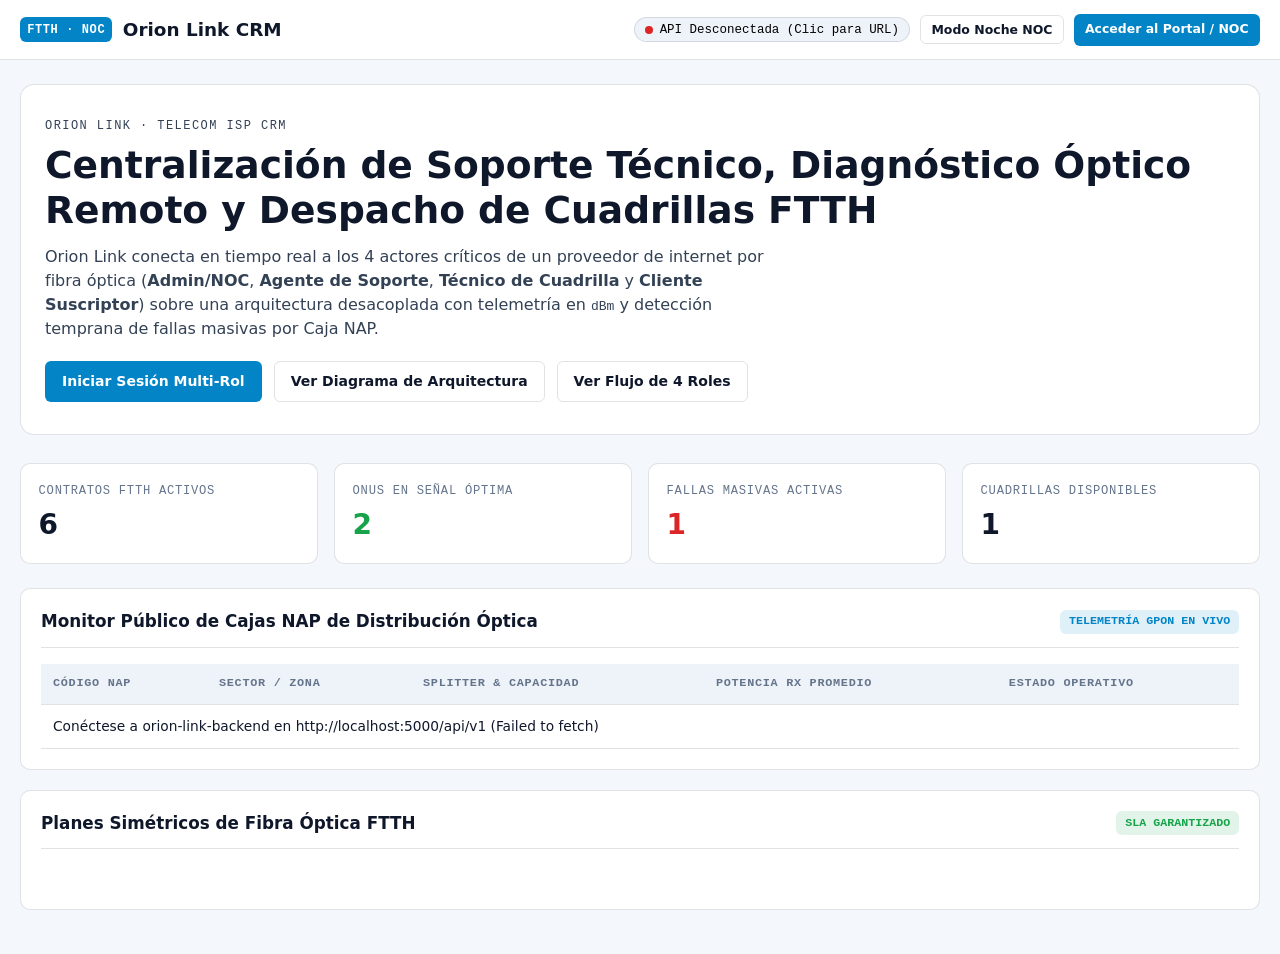
==== index.html @ 448783f8 "feat(landing-html): build semantic HTML5 landing page with live FTTH network monitor" ====
<!DOCTYPE html>
<html lang="es">
<head>
  <meta charset="UTF-8">
  <meta name="viewport" content="width=device-width, initial-scale=1.0">
  <title>Orion Link — Sistema CRM de Soporte Técnico y Operaciones ISP (FTTH)</title>
  <link rel="stylesheet" href="./css/styles.css">
</head>
<body>
  <header class="topbar">
    <a href="./index.html" class="brand">
      <span class="brand-badge">FTTH · NOC</span>
      <span>Orion Link CRM</span>
    </a>
    <div class="topbar-actions">
      <button type="button" class="api-status-pill" data-api-indicator title="Haz clic para cambiar la URL del backend">
        <span class="status-dot" data-api-dot></span>
        <span data-api-text>Verificando API...</span>
      </button>
      <button type="button" class="btn btn-outline btn-sm" data-action="toggle-theme">Modo Noche NOC</button>
      <a href="./pages/auth.html" class="btn btn-primary btn-sm">Acceder al Portal / NOC</a>
    </div>
  </header>

  <main class="container">
    <section class="hero">
      <div>
        <p class="hero-eyebrow">Orion Link · Telecom ISP CRM</p>
        <h1>Centralización de Soporte Técnico, Diagnóstico Óptico Remoto y Despacho de Cuadrillas FTTH</h1>
        <p>
          Orion Link conecta en tiempo real a los 4 actores críticos de un proveedor de internet por fibra óptica
          (<strong>Admin/NOC</strong>, <strong>Agente de Soporte</strong>, <strong>Técnico de Cuadrilla</strong> y
          <strong>Cliente Suscriptor</strong>) sobre una arquitectura desacoplada con telemetría en <code>dBm</code>
          y detección temprana de fallas masivas por Caja NAP.
        </p>
        <div style="margin-top: 1.25rem; display: flex; flex-wrap: wrap; gap: 0.75rem;">
          <a href="./pages/auth.html" class="btn btn-primary">Iniciar Sesión Multi-Rol</a>
          <a href="./docs/diagrams/orion-link-architecture.html" class="btn btn-outline">Ver Diagrama de Arquitectura</a>
          <a href="./docs/diagrams/orion-link-role-flow.html" class="btn btn-outline">Ver Flujo de 4 Roles</a>
        </div>
      </div>
    </section>

    <section class="kpi-grid" aria-label="Métricas de Red en Tiempo Real">
      <article class="kpi-card">
        <p class="kpi-label">Contratos FTTH Activos</p>
        <p class="kpi-value" id="kpi-active-contracts">6</p>
      </article>
      <article class="kpi-card">
        <p class="kpi-label">ONUs en Señal Óptima</p>
        <p class="kpi-value" id="kpi-onus-online" style="color: var(--optical-optimal);">2</p>
      </article>
      <article class="kpi-card">
        <p class="kpi-label">Fallas Masivas Activas</p>
        <p class="kpi-value" id="kpi-mass-outages" style="color: var(--optical-critical);">1</p>
      </article>
      <article class="kpi-card">
        <p class="kpi-label">Cuadrillas Disponibles</p>
        <p class="kpi-value" id="kpi-available-crews">1</p>
      </article>
    </section>

    <section class="card">
      <div class="card-header">
        <h2 class="card-title">Monitor Público de Cajas NAP de Distribución Óptica</h2>
        <span class="badge badge-info">Telemetría GPON en Vivo</span>
      </div>
      <div class="table-wrap">
        <table>
          <thead>
            <tr>
              <th>Código NAP</th>
              <th>Sector / Zona</th>
              <th>Splitter &amp; Capacidad</th>
              <th>Potencia Rx Promedio</th>
              <th>Estado Operativo</th>
            </tr>
          </thead>
          <tbody id="landing-naps-tbody">
            <tr><td colspan="5">Cargando telemetría de Cajas NAP...</td></tr>
          </tbody>
        </table>
      </div>
    </section>

    <section class="card">
      <div class="card-header">
        <h2 class="card-title">Planes Simétricos de Fibra Óptica FTTH</h2>
        <span class="badge badge-optimal">SLA Garantizado</span>
      </div>
      <div class="kpi-grid" id="landing-plans-grid"></div>
    </section>
  </main>

  <script type="module" src="./js/landing.js"></script>
</body>
</html>
---- css/styles.css ----
/* ============================================================================
   ORION LINK FRONTEND — SISTEMA DE DISEÑO BITEMA (MODO CLARO & MODO NOCHE NOC)
   Autor: Henrik Anderson Oloroso García (Anderson-Oloroso)
   Enfoque: Mobile-First, CSS Custom Properties, Alto Contraste WCAG
   ============================================================================ */

:root {
  --bg-page: #f4f7fb;
  --bg-surface: #ffffff;
  --bg-elevated: #eef3f9;
  --text-primary: #0f172a;
  --text-secondary: #334155;
  --text-muted: #64748b;
  --border-color: rgba(15, 23, 42, 0.12);
  --brand-primary: #0b2d62;
  --brand-accent: #0284c7;
  --brand-accent-soft: rgba(2, 132, 199, 0.12);
  --optical-optimal: #16a34a;
  --optical-optimal-bg: rgba(22, 163, 74, 0.12);
  --optical-warning: #d97706;
  --optical-warning-bg: rgba(217, 119, 6, 0.14);
  --optical-critical: #dc2626;
  --optical-critical-bg: rgba(220, 38, 38, 0.14);
  --radius-sm: 6px;
  --radius-md: 10px;
  --radius-lg: 14px;
  --font-sans: 'Inter', 'Segoe UI', system-ui, -apple-system, sans-serif;
  --font-mono: 'Consolas', 'Courier New', ui-monospace, monospace;
}

[data-theme="dark"] {
  --bg-page: #090d16;
  --bg-surface: #111827;
  --bg-elevated: #1e293b;
  --text-primary: #f8fafc;
  --text-secondary: #cbd5e1;
  --text-muted: #94a3b8;
  --border-color: rgba(148, 163, 184, 0.18);
  --brand-primary: #38bdf8;
  --brand-accent: #0ea5e9;
  --brand-accent-soft: rgba(56, 189, 248, 0.15);
  --optical-optimal: #4ade80;
  --optical-optimal-bg: rgba(74, 222, 128, 0.14);
  --optical-warning: #fbbf24;
  --optical-warning-bg: rgba(251, 191, 36, 0.16);
  --optical-critical: #f87171;
  --optical-critical-bg: rgba(248, 113, 113, 0.18);
}

*, *::before, *::after {
  box-sizing: border-box;
  margin: 0;
  padding: 0;
}

body {
  font-family: var(--font-sans);
  background-color: var(--bg-page);
  color: var(--text-primary);
  line-height: 1.5;
  min-height: 100vh;
  transition: background-color 0.2s ease, color 0.2s ease;
}

a {
  color: var(--brand-accent);
  text-decoration: none;
}

/* --- TOPBAR & NAVIGATION --- */
.topbar {
  position: sticky;
  top: 0;
  z-index: 50;
  background-color: var(--bg-surface);
  border-bottom: 1px solid var(--border-color);
  padding: 0.85rem 1.25rem;
  display: flex;
  flex-wrap: wrap;
  align-items: center;
  justify-content: space-between;
  gap: 0.75rem;
}

.brand {
  display: flex;
  align-items: center;
  gap: 0.65rem;
  font-weight: 700;
  font-size: 1.15rem;
  color: var(--text-primary);
}

.brand-badge {
  background: var(--brand-accent);
  color: #ffffff;
  font-family: var(--font-mono);
  font-size: 0.75rem;
  padding: 0.2rem 0.45rem;
  border-radius: var(--radius-sm);
  letter-spacing: 0.05em;
}

.topbar-actions {
  display: flex;
  align-items: center;
  flex-wrap: wrap;
  gap: 0.6rem;
}

.api-status-pill {
  display: inline-flex;
  align-items: center;
  gap: 0.4rem;
  font-size: 0.78rem;
  font-family: var(--font-mono);
  padding: 0.3rem 0.65rem;
  border-radius: 999px;
  border: 1px solid var(--border-color);
  background: var(--bg-elevated);
  cursor: pointer;
}

.status-dot {
  width: 8px;
  height: 8px;
  border-radius: 50%;
  background: var(--optical-warning);
}

.status-dot.online { background: var(--optical-optimal); }
.status-dot.offline { background: var(--optical-critical); }

/* --- BUTTONS & INPUTS --- */
.btn {
  display: inline-flex;
  align-items: center;
  justify-content: center;
  gap: 0.4rem;
  font-family: inherit;
  font-size: 0.875rem;
  font-weight: 600;
  padding: 0.55rem 1rem;
  border-radius: var(--radius-sm);
  border: 1px solid transparent;
  cursor: pointer;
  transition: opacity 0.15s ease, transform 0.1s ease;
}

.btn:hover { opacity: 0.92; }
.btn:active { transform: translateY(1px); }

.btn-primary {
  background-color: var(--brand-accent);
  color: #ffffff;
}

.btn-outline {
  background-color: transparent;
  border-color: var(--border-color);
  color: var(--text-primary);
}

.btn-danger {
  background-color: var(--optical-critical);
  color: #ffffff;
}

.btn-success {
  background-color: var(--optical-optimal);
  color: #ffffff;
}

.btn-sm {
  font-size: 0.78rem;
  padding: 0.35rem 0.65rem;
}

input, select, textarea {
  width: 100%;
  font-family: inherit;
  font-size: 0.9rem;
  padding: 0.6rem 0.75rem;
  border-radius: var(--radius-sm);
  border: 1px solid var(--border-color);
  background-color: var(--bg-page);
  color: var(--text-primary);
}

input:focus, select:focus, textarea:focus {
  outline: 2px solid var(--brand-accent);
  border-color: transparent;
}

label {
  display: block;
  font-size: 0.82rem;
  font-weight: 600;
  color: var(--text-secondary);
  margin-bottom: 0.3rem;
}

/* --- LAYOUT & CARDS --- */
.container {
  max-width: 1280px;
  margin: 0 auto;
  padding: 1.5rem 1.25rem;
}

.hero {
  background: var(--bg-surface);
  border: 1px solid var(--border-color);
  border-radius: var(--radius-lg);
  padding: 2rem 1.5rem;
  margin-bottom: 1.75rem;
  display: grid;
  gap: 1.5rem;
}

.hero-eyebrow {
  font-family: var(--font-mono);
  font-size: 0.75rem;
  text-transform: uppercase;
  letter-spacing: 0.12em;
  color: var(--brand-accent);
  margin-bottom: 0.5rem;
}

.hero h1 {
  font-size: clamp(1.6rem, 3vw, 2.35rem);
  line-height: 1.2;
  margin-bottom: 0.75rem;
}

.hero p {
  color: var(--text-secondary);
  max-width: 72ch;
}

.kpi-grid {
  display: grid;
  grid-template-columns: repeat(auto-fit, minmax(190px, 1fr));
  gap: 1rem;
  margin-bottom: 1.5rem;
}

.kpi-card {
  background: var(--bg-surface);
  border: 1px solid var(--border-color);
  border-radius: var(--radius-md);
  padding: 1.1rem;
}

.kpi-label {
  font-size: 0.76rem;
  text-transform: uppercase;
  letter-spacing: 0.06em;
  color: var(--text-muted);
  font-family: var(--font-mono);
}

.kpi-value {
  font-size: 1.75rem;
  font-weight: 700;
  margin-top: 0.25rem;
}

.card {
  background: var(--bg-surface);
  border: 1px solid var(--border-color);
  border-radius: var(--radius-md);
  padding: 1.25rem;
  margin-bottom: 1.25rem;
}

.card-header {
  display: flex;
  flex-wrap: wrap;
  align-items: center;
  justify-content: space-between;
  gap: 0.75rem;
  margin-bottom: 1rem;
  padding-bottom: 0.75rem;
  border-bottom: 1px solid var(--border-color);
}

.card-title {
  font-size: 1.05rem;
  font-weight: 700;
}

/* --- OPTICAL BADGES & STATUS CHIPS --- */
.badge {
  display: inline-flex;
  align-items: center;
  gap: 0.3rem;
  font-family: var(--font-mono);
  font-size: 0.73rem;
  font-weight: 600;
  padding: 0.2rem 0.55rem;
  border-radius: var(--radius-sm);
  text-transform: uppercase;
}

.badge-optimal {
  background: var(--optical-optimal-bg);
  color: var(--optical-optimal);
}

.badge-warning {
  background: var(--optical-warning-bg);
  color: var(--optical-warning);
}

.badge-critical {
  background: var(--optical-critical-bg);
  color: var(--optical-critical);
}

.badge-info {
  background: var(--brand-accent-soft);
  color: var(--brand-accent);
}

/* --- TABLES --- */
.table-wrap {
  width: 100%;
  overflow-x: auto;
}

table {
  width: 100%;
  border-collapse: collapse;
  font-size: 0.86rem;
}

th, td {
  text-align: left;
  padding: 0.7rem 0.75rem;
  border-bottom: 1px solid var(--border-color);
}

th {
  font-family: var(--font-mono);
  font-size: 0.74rem;
  text-transform: uppercase;
  letter-spacing: 0.06em;
  color: var(--text-muted);
  background: var(--bg-elevated);
}

/* --- TABS & FORMS --- */
.tabs {
  display: flex;
  flex-wrap: wrap;
  gap: 0.5rem;
  margin-bottom: 1.25rem;
}

.tab-btn {
  background: var(--bg-surface);
  border: 1px solid var(--border-color);
  color: var(--text-secondary);
  padding: 0.55rem 1rem;
  border-radius: var(--radius-sm);
  font-weight: 600;
  font-size: 0.85rem;
  cursor: pointer;
}

.tab-btn.active {
  background: var(--brand-accent);
  color: #ffffff;
  border-color: var(--brand-accent);
}

.tab-panel {
  display: none;
}

.tab-panel.active {
  display: block;
}

.form-grid {
  display: grid;
  grid-template-columns: repeat(auto-fit, minmax(220px, 1fr));
  gap: 0.9rem;
}

.outage-alert-banner {
  background: var(--optical-critical-bg);
  border: 1px solid var(--optical-critical);
  color: var(--text-primary);
  padding: 1rem 1.25rem;
  border-radius: var(--radius-md);
  margin-bottom: 1.25rem;
  display: flex;
  flex-wrap: wrap;
  align-items: center;
  justify-content: space-between;
  gap: 0.75rem;
}

.toast-container {
  position: fixed;
  bottom: 1.25rem;
  right: 1.25rem;
  z-index: 100;
  display: flex;
  flex-direction: column;
  gap: 0.5rem;
  max-width: 380px;
}

.toast {
  background: var(--bg-surface);
  border-left: 4px solid var(--brand-accent);
  border-top: 1px solid var(--border-color);
  border-right: 1px solid var(--border-color);
  border-bottom: 1px solid var(--border-color);
  padding: 0.85rem 1rem;
  border-radius: var(--radius-sm);
  font-size: 0.85rem;
}

.toast.error { border-left-color: var(--optical-critical); }
.toast.success { border-left-color: var(--optical-optimal); }

.hidden { display: none !important; }
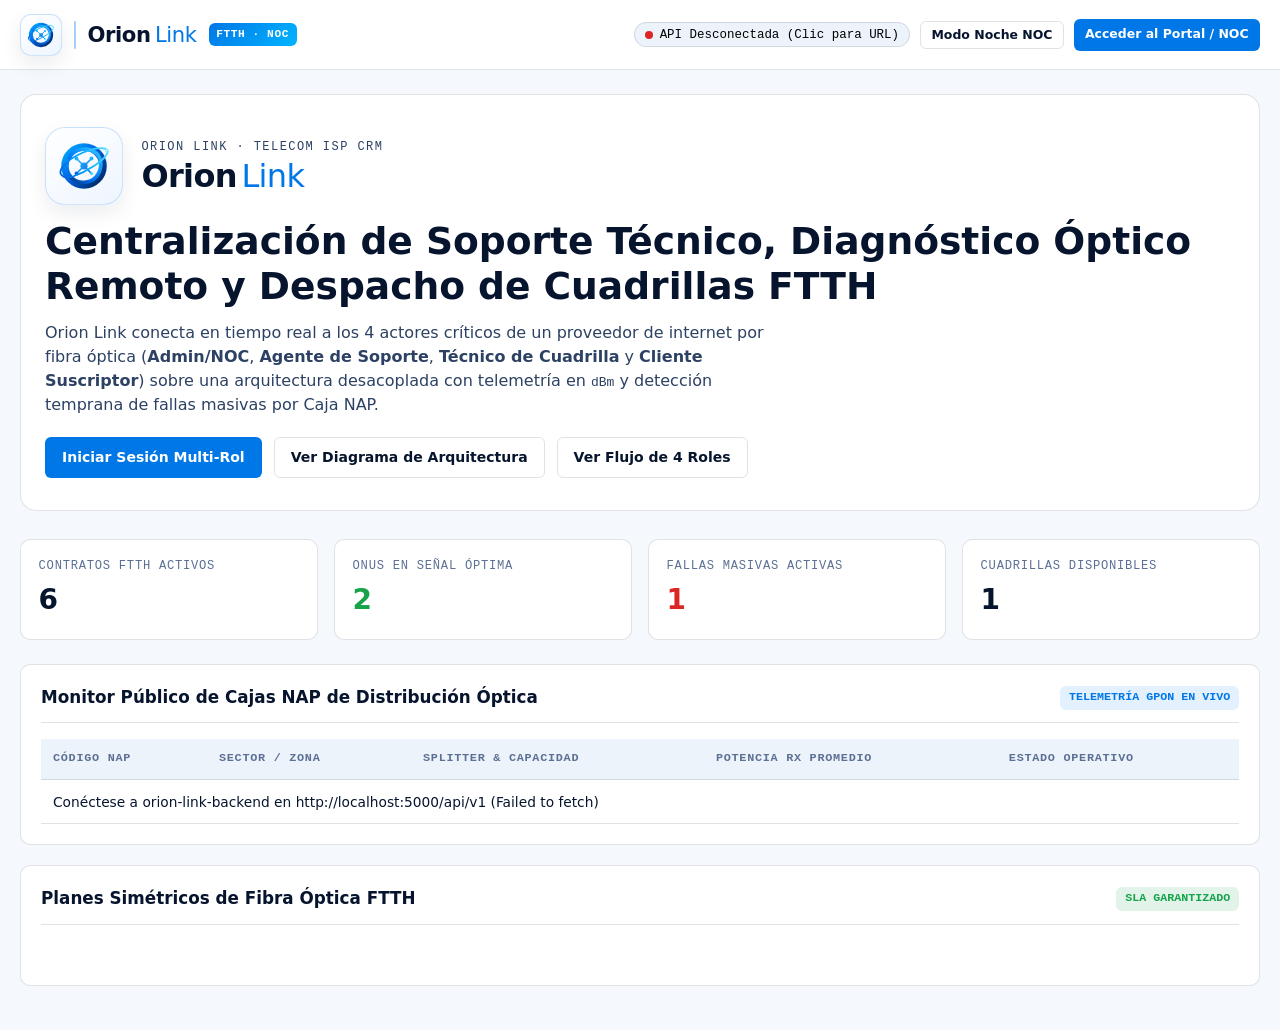
==== commit 4490229a: "merge(develop): integrate official Orion Link visual identity and dual-theme brand system" ====
--- a/index.html
+++ b/index.html
@@ -4,13 +4,21 @@
   <meta charset="UTF-8">
   <meta name="viewport" content="width=device-width, initial-scale=1.0">
   <title>Orion Link — Sistema CRM de Soporte Técnico y Operaciones ISP (FTTH)</title>
+  <link rel="icon" type="image/svg+xml" href="./assets/img/orion-link-mark.svg">
   <link rel="stylesheet" href="./css/styles.css">
 </head>
 <body>
   <header class="topbar">
-    <a href="./index.html" class="brand">
+    <a href="./index.html" class="brand" aria-label="Orion Link Inicio">
+      <span class="brand-mark-tile">
+        <img src="./assets/img/orion-link-mark.svg" alt="Orion Link Isotipo">
+      </span>
+      <span class="brand-divider" aria-hidden="true"></span>
+      <span class="brand-wordmark">
+        <span class="brand-wordmark-orion">Orion</span>
+        <span class="brand-wordmark-link">Link</span>
+      </span>
       <span class="brand-badge">FTTH · NOC</span>
-      <span>Orion Link CRM</span>
     </a>
     <div class="topbar-actions">
       <button type="button" class="api-status-pill" data-api-indicator title="Haz clic para cambiar la URL del backend">
@@ -25,7 +33,18 @@
   <main class="container">
     <section class="hero">
       <div>
-        <p class="hero-eyebrow">Orion Link · Telecom ISP CRM</p>
+        <div class="hero-brand-lockup">
+          <span class="brand-mark-tile brand-mark-lg">
+            <img src="./assets/img/orion-link-mark.svg" alt="Orion Link Emblema Oficial">
+          </span>
+          <div>
+            <p class="hero-eyebrow" style="margin-bottom: 0.25rem;">Orion Link · Telecom ISP CRM</p>
+            <div class="brand-wordmark" style="font-size: 2rem;">
+              <span class="brand-wordmark-orion">Orion</span>
+              <span class="brand-wordmark-link">Link</span>
+            </div>
+          </div>
+        </div>
         <h1>Centralización de Soporte Técnico, Diagnóstico Óptico Remoto y Despacho de Cuadrillas FTTH</h1>
         <p>
           Orion Link conecta en tiempo real a los 4 actores críticos de un proveedor de internet por fibra óptica
--- a/css/styles.css
+++ b/css/styles.css
@@ -5,16 +5,23 @@
    ============================================================================ */
 
 :root {
-  --bg-page: #f4f7fb;
+  --bg-page: #f5f8fc;
   --bg-surface: #ffffff;
-  --bg-elevated: #eef3f9;
-  --text-primary: #0f172a;
-  --text-secondary: #334155;
-  --text-muted: #64748b;
-  --border-color: rgba(15, 23, 42, 0.12);
-  --brand-primary: #0b2d62;
-  --brand-accent: #0284c7;
-  --brand-accent-soft: rgba(2, 132, 199, 0.12);
+  --bg-elevated: #edf3fb;
+  --text-primary: #06142e;
+  --text-secondary: #2c4163;
+  --text-muted: #5b7094;
+  --border-color: rgba(6, 20, 46, 0.12);
+  --brand-primary: #06142e;
+  --brand-wordmark-orion: #06142e;
+  --brand-wordmark-link: #0077e6;
+  --brand-divider: rgba(0, 119, 230, 0.35);
+  --brand-tile-bg: linear-gradient(145deg, #ffffff 0%, #eef5ff 100%);
+  --brand-tile-border: rgba(0, 119, 230, 0.18);
+  --brand-tile-shadow: 0 8px 20px rgba(6, 20, 46, 0.08);
+  --brand-accent: #0077e6;
+  --brand-accent-bright: #00b4ff;
+  --brand-accent-soft: rgba(0, 119, 230, 0.11);
   --optical-optimal: #16a34a;
   --optical-optimal-bg: rgba(22, 163, 74, 0.12);
   --optical-warning: #d97706;
@@ -23,22 +30,29 @@
   --optical-critical-bg: rgba(220, 38, 38, 0.14);
   --radius-sm: 6px;
   --radius-md: 10px;
-  --radius-lg: 14px;
+  --radius-lg: 16px;
   --font-sans: 'Inter', 'Segoe UI', system-ui, -apple-system, sans-serif;
   --font-mono: 'Consolas', 'Courier New', ui-monospace, monospace;
 }
 
 [data-theme="dark"] {
-  --bg-page: #090d16;
-  --bg-surface: #111827;
-  --bg-elevated: #1e293b;
-  --text-primary: #f8fafc;
-  --text-secondary: #cbd5e1;
-  --text-muted: #94a3b8;
-  --border-color: rgba(148, 163, 184, 0.18);
-  --brand-primary: #38bdf8;
-  --brand-accent: #0ea5e9;
-  --brand-accent-soft: rgba(56, 189, 248, 0.15);
+  --bg-page: #01091d;
+  --bg-surface: #041230;
+  --bg-elevated: #081d47;
+  --text-primary: #ffffff;
+  --text-secondary: #c5d8f6;
+  --text-muted: #7f9bc4;
+  --border-color: rgba(0, 180, 255, 0.22);
+  --brand-primary: #21b8ff;
+  --brand-wordmark-orion: #ffffff;
+  --brand-wordmark-link: #19b5fe;
+  --brand-divider: rgba(25, 181, 254, 0.42);
+  --brand-tile-bg: linear-gradient(145deg, #041537 0%, #020b21 100%);
+  --brand-tile-border: rgba(25, 181, 254, 0.36);
+  --brand-tile-shadow: 0 8px 22px rgba(0, 180, 255, 0.16);
+  --brand-accent: #0095ff;
+  --brand-accent-bright: #29c8ff;
+  --brand-accent-soft: rgba(25, 181, 254, 0.16);
   --optical-optimal: #4ade80;
   --optical-optimal-bg: rgba(74, 222, 128, 0.14);
   --optical-warning: #fbbf24;
@@ -83,22 +97,84 @@
 }
 
 .brand {
-  display: flex;
-  align-items: center;
-  gap: 0.65rem;
-  font-weight: 700;
-  font-size: 1.15rem;
+  display: inline-flex;
+  align-items: center;
+  gap: 0.75rem;
+  text-decoration: none;
   color: var(--text-primary);
 }
 
+.brand-mark-tile {
+  width: 42px;
+  height: 42px;
+  border-radius: 11px;
+  background: var(--brand-tile-bg);
+  border: 1px solid var(--brand-tile-border);
+  box-shadow: var(--brand-tile-shadow);
+  display: inline-flex;
+  align-items: center;
+  justify-content: center;
+  padding: 4px;
+  flex-shrink: 0;
+}
+
+.brand-mark-tile img,
+.brand-mark-tile svg {
+  width: 100%;
+  height: 100%;
+  display: block;
+}
+
+.brand-mark-tile.brand-mark-lg {
+  width: 78px;
+  height: 78px;
+  border-radius: 20px;
+  padding: 8px;
+}
+
+.brand-divider {
+  width: 1.5px;
+  height: 28px;
+  background: var(--brand-divider);
+  border-radius: 2px;
+}
+
+.brand-wordmark {
+  display: inline-flex;
+  align-items: baseline;
+  gap: 0.28rem;
+  font-size: 1.32rem;
+  letter-spacing: -0.02em;
+  line-height: 1;
+}
+
+.brand-wordmark-orion {
+  font-weight: 800;
+  color: var(--brand-wordmark-orion);
+}
+
+.brand-wordmark-link {
+  font-weight: 400;
+  color: var(--brand-wordmark-link);
+}
+
 .brand-badge {
-  background: var(--brand-accent);
+  background: linear-gradient(135deg, var(--brand-accent) 0%, var(--brand-accent-bright) 100%);
   color: #ffffff;
   font-family: var(--font-mono);
-  font-size: 0.75rem;
-  padding: 0.2rem 0.45rem;
+  font-size: 0.7rem;
+  font-weight: 700;
+  padding: 0.2rem 0.48rem;
   border-radius: var(--radius-sm);
   letter-spacing: 0.05em;
+}
+
+.hero-brand-lockup {
+  display: flex;
+  flex-wrap: wrap;
+  align-items: center;
+  gap: 1.15rem;
+  margin-bottom: 0.85rem;
 }
 
 .topbar-actions {
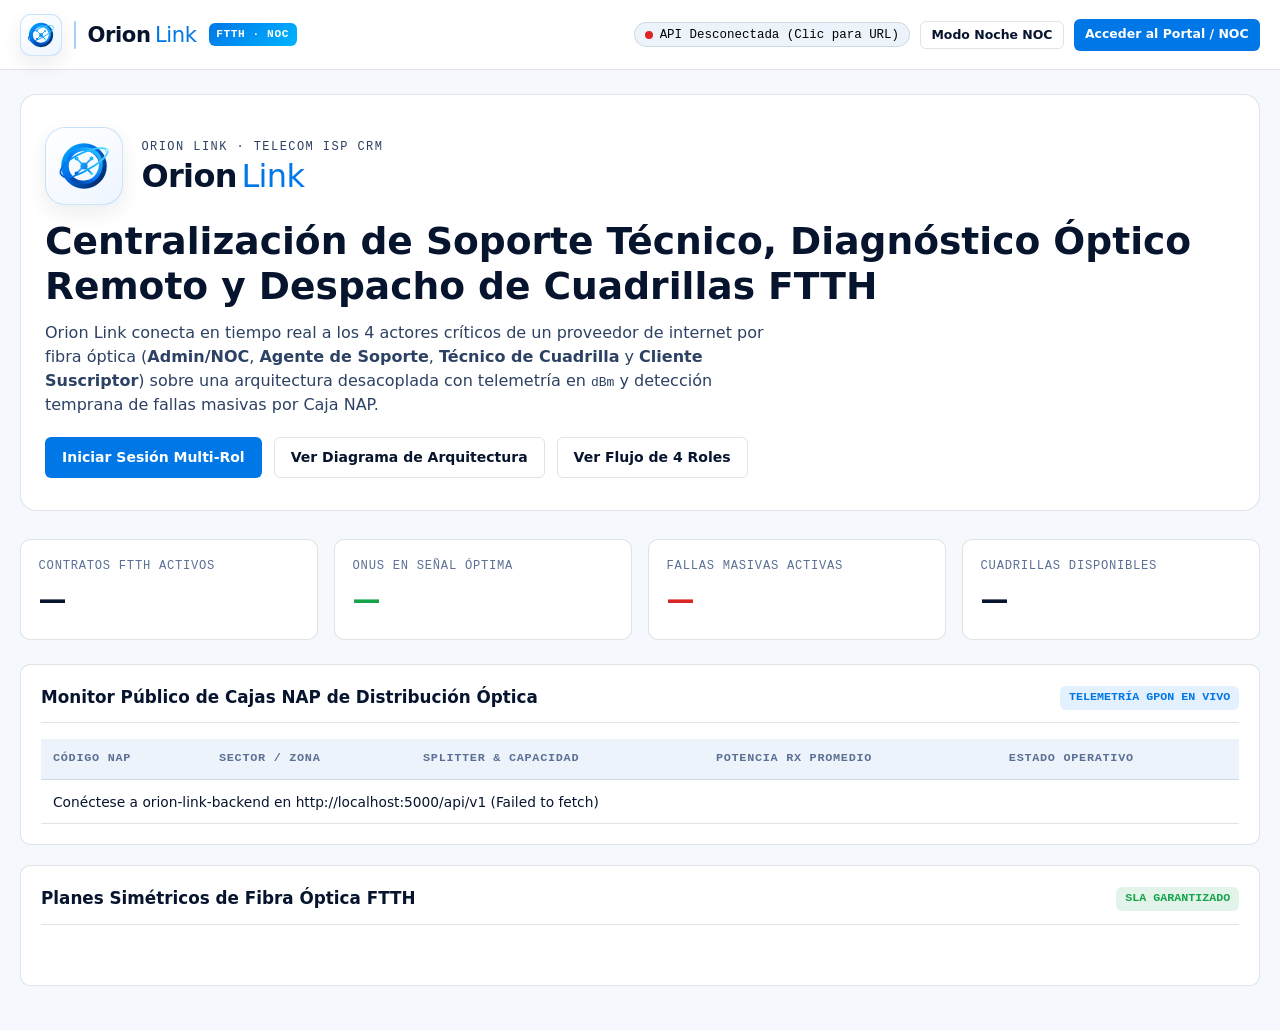
==== commit 436c604a: "refactor(zero-demos): remove all hardcoded HTML demo values and fetch live roles from MySQL" ====
--- a/index.html
+++ b/index.html
@@ -63,19 +63,19 @@
     <section class="kpi-grid" aria-label="Métricas de Red en Tiempo Real">
       <article class="kpi-card">
         <p class="kpi-label">Contratos FTTH Activos</p>
-        <p class="kpi-value" id="kpi-active-contracts">6</p>
+        <p class="kpi-value" id="kpi-active-contracts">—</p>
       </article>
       <article class="kpi-card">
         <p class="kpi-label">ONUs en Señal Óptima</p>
-        <p class="kpi-value" id="kpi-onus-online" style="color: var(--optical-optimal);">2</p>
+        <p class="kpi-value" id="kpi-onus-online" style="color: var(--optical-optimal);">—</p>
       </article>
       <article class="kpi-card">
         <p class="kpi-label">Fallas Masivas Activas</p>
-        <p class="kpi-value" id="kpi-mass-outages" style="color: var(--optical-critical);">1</p>
+        <p class="kpi-value" id="kpi-mass-outages" style="color: var(--optical-critical);">—</p>
       </article>
       <article class="kpi-card">
         <p class="kpi-label">Cuadrillas Disponibles</p>
-        <p class="kpi-value" id="kpi-available-crews">1</p>
+        <p class="kpi-value" id="kpi-available-crews">—</p>
       </article>
     </section>
 
